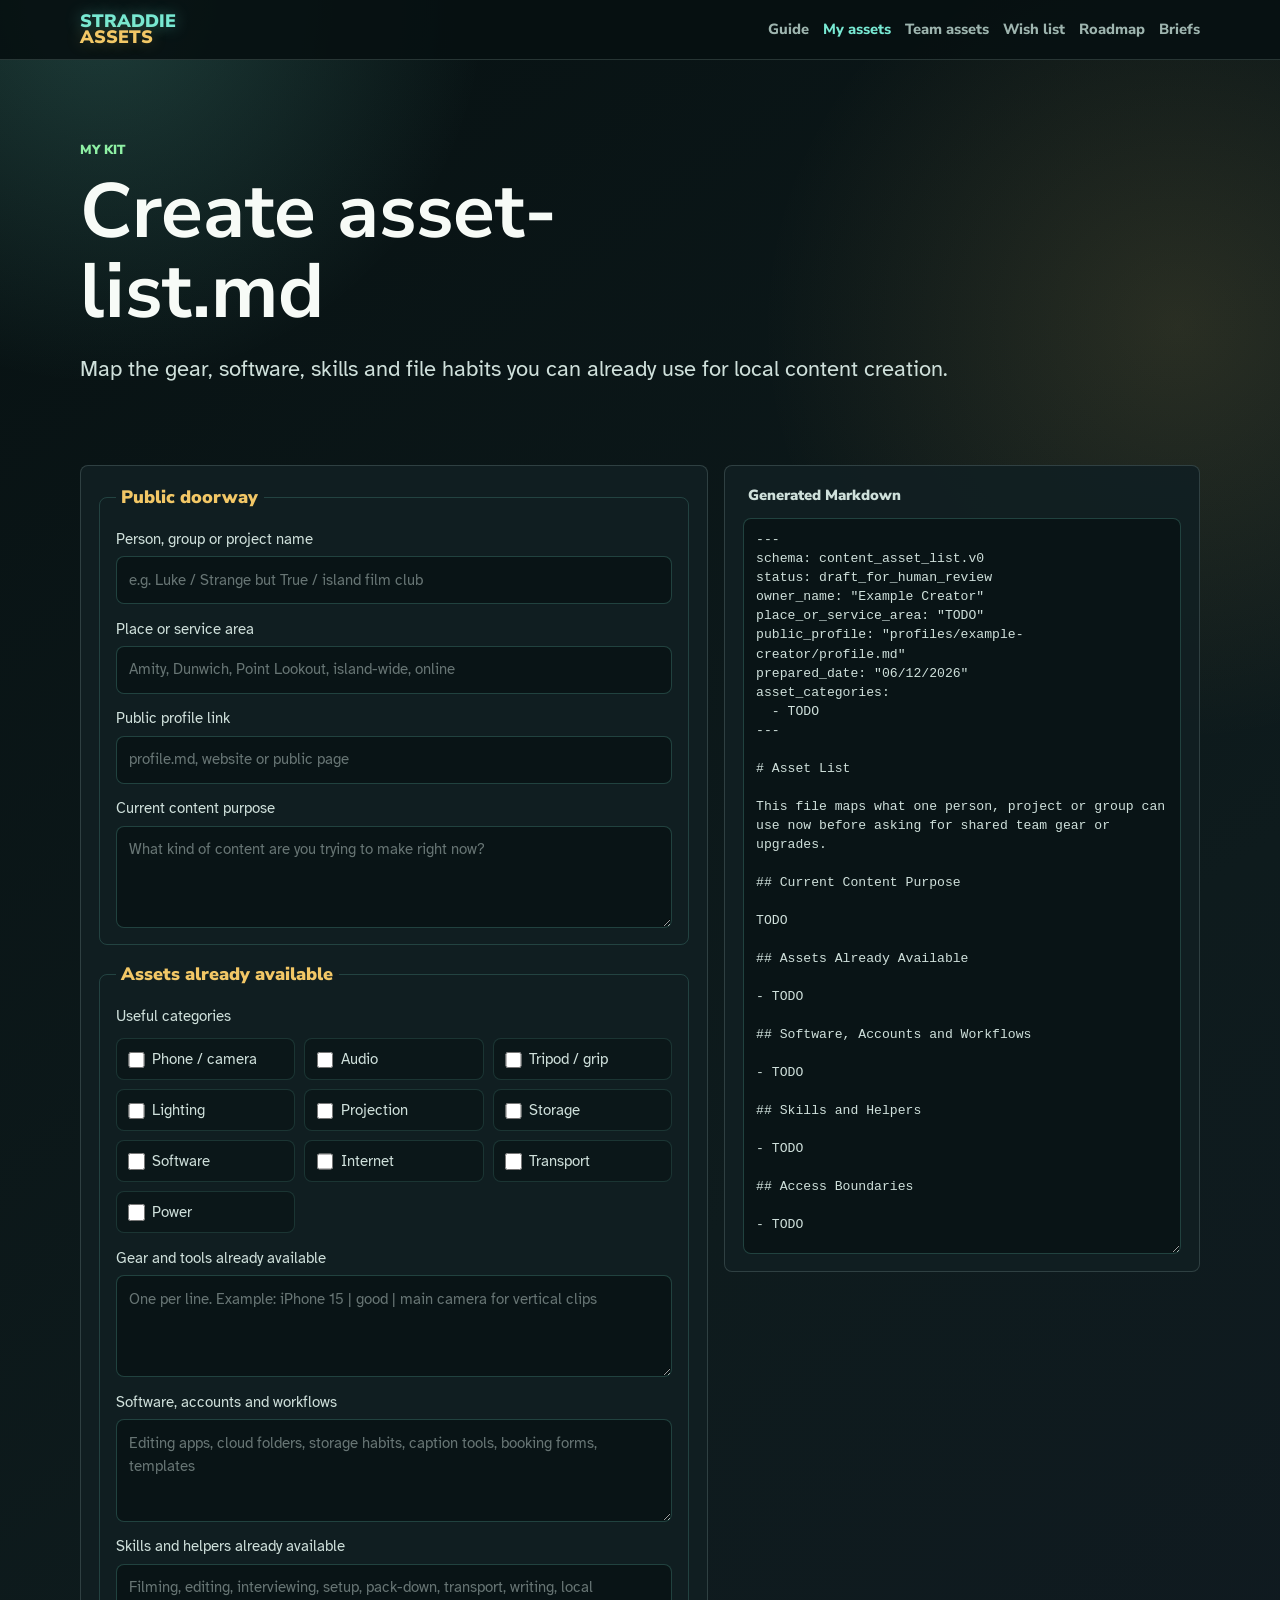
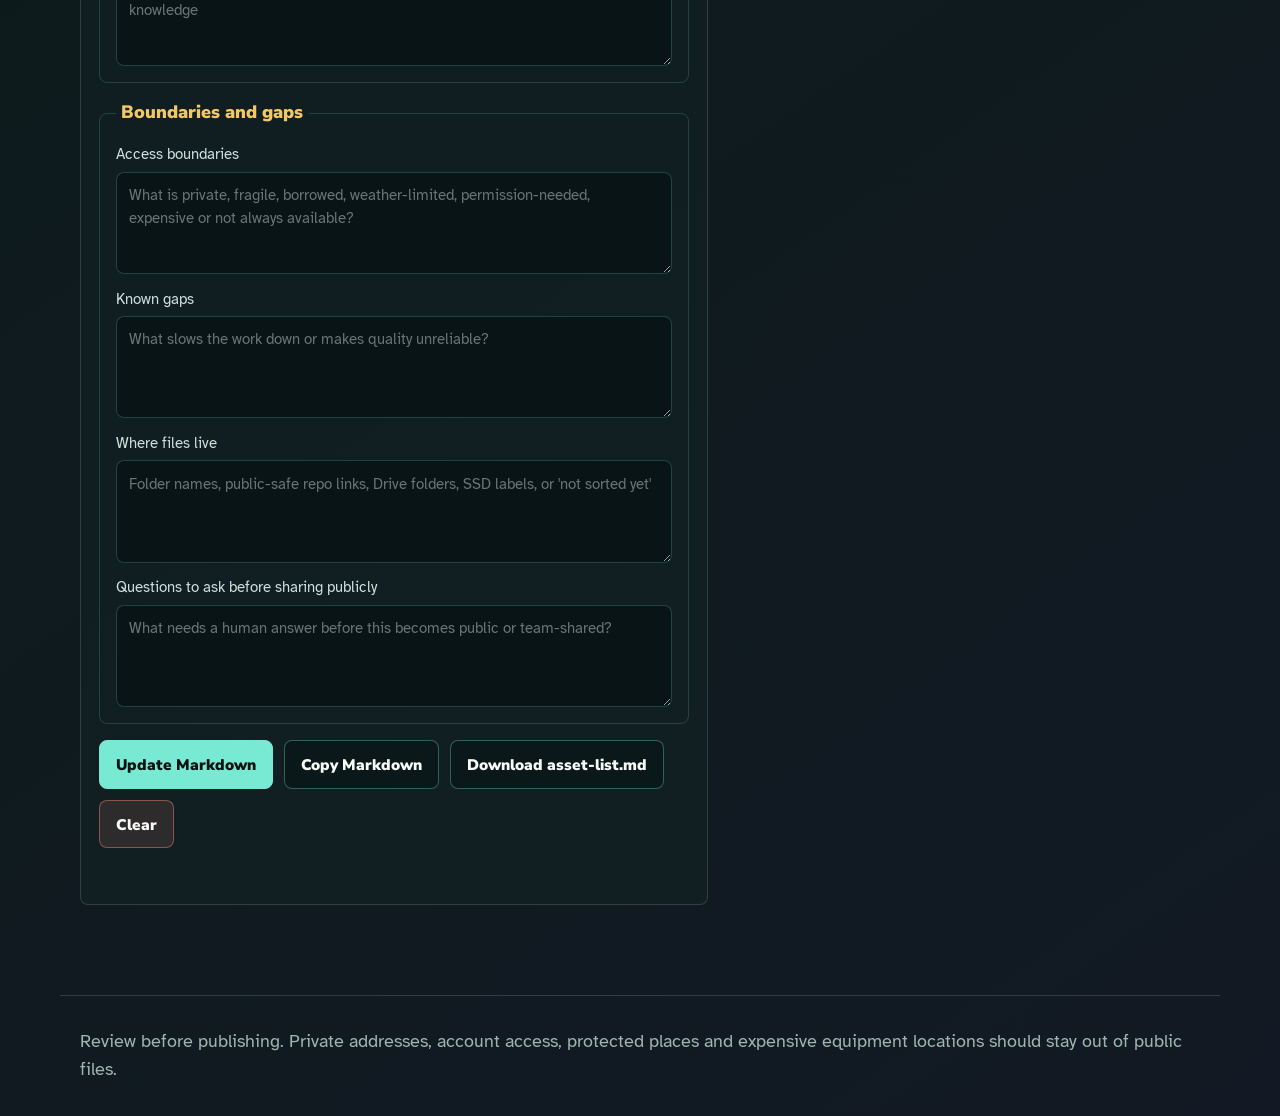
==== asset-list-builder.html @ ae2b7933 "Initial Straddie content assets kit" ====
<!doctype html>
<html lang="en-AU">
  <head>
    <meta charset="utf-8">
    <meta name="viewport" content="width=device-width, initial-scale=1">
    <meta name="description" content="Build and export an asset-list.md file for local content creation.">
    <title>Build asset-list.md | Straddie Content Assets Kit</title>
    <link rel="preconnect" href="https://fonts.googleapis.com">
    <link rel="preconnect" href="https://fonts.gstatic.com" crossorigin>
    <link href="https://fonts.googleapis.com/css2?family=Atkinson+Hyperlegible:wght@400;700&family=Nunito+Sans:wght@700;800;900&display=swap" rel="stylesheet">
    <link rel="stylesheet" href="styles.css">
  </head>
  <body>
    <a class="skip-link" href="#main">Skip to content</a>
    <header class="site-header">
      <nav class="nav" aria-label="Main navigation">
        <a class="brand-mark" href="index.html" aria-label="Straddie Content Assets Kit home"><span>Straddie</span><span>Assets</span></a>
        <button class="nav-toggle" type="button" aria-label="Open menu" aria-expanded="false"><span></span><span></span><span></span></button>
        <div class="nav-links">
          <a href="index.html">Guide</a>
          <a aria-current="page" href="asset-list-builder.html">My assets</a>
          <a href="shared-assets-builder.html">Team assets</a>
          <a href="wishlist-builder.html">Wish list</a>
          <a href="upgrade-roadmap-builder.html">Roadmap</a>
          <a href="source-briefs.html">Briefs</a>
        </div>
      </nav>
    </header>

    <main id="main">
      <section class="page-hero">
        <p class="eyebrow">My kit</p>
        <h1>Create asset-list.md</h1>
        <p class="hero-lede">Map the gear, software, skills and file habits you can already use for local content creation.</p>
      </section>

      <section class="section builder-layout">
        <form class="builder-form" data-builder-form data-builder-kind="asset">
          <fieldset>
            <legend>Public doorway</legend>
            <label>Person, group or project name <input name="owner_name" placeholder="e.g. Luke / Strange but True / island film club"></label>
            <label>Place or service area <input name="place" placeholder="Amity, Dunwich, Point Lookout, island-wide, online"></label>
            <label>Public profile link <input name="profile_link" placeholder="profile.md, website or public page"></label>
            <label>Current content purpose <textarea name="purpose" placeholder="What kind of content are you trying to make right now?"></textarea></label>
          </fieldset>

          <fieldset>
            <legend>Assets already available</legend>
            <div class="field-group">
              <p>Useful categories</p>
              <div class="option-grid compact" data-checkbox-group="asset_categories"></div>
            </div>
            <label>Gear and tools already available <textarea name="owned_items" placeholder="One per line. Example: iPhone 15 | good | main camera for vertical clips"></textarea></label>
            <label>Software, accounts and workflows <textarea name="software" placeholder="Editing apps, cloud folders, storage habits, caption tools, booking forms, templates"></textarea></label>
            <label>Skills and helpers already available <textarea name="skills" placeholder="Filming, editing, interviewing, setup, pack-down, transport, writing, local knowledge"></textarea></label>
          </fieldset>

          <fieldset>
            <legend>Boundaries and gaps</legend>
            <label>Access boundaries <textarea name="access_boundaries" placeholder="What is private, fragile, borrowed, weather-limited, permission-needed, expensive or not always available?"></textarea></label>
            <label>Known gaps <textarea name="gaps" placeholder="What slows the work down or makes quality unreliable?"></textarea></label>
            <label>Where files live <textarea name="file_locations" placeholder="Folder names, public-safe repo links, Drive folders, SSD labels, or 'not sorted yet'"></textarea></label>
            <label>Questions to ask before sharing publicly <textarea name="open_questions" placeholder="What needs a human answer before this becomes public or team-shared?"></textarea></label>
          </fieldset>

          <div class="builder-actions">
            <button class="button primary" type="submit">Update Markdown</button>
            <button class="button secondary" type="button" data-copy-markdown>Copy Markdown</button>
            <button class="button secondary" type="button" data-download-markdown>Download asset-list.md</button>
            <button class="button danger" type="button" data-clear-form>Clear</button>
          </div>
          <p class="status" data-status aria-live="polite"></p>
        </form>
        <aside class="output-panel">
          <label for="markdownOutput">Generated Markdown</label>
          <textarea id="markdownOutput" class="markdown-output" spellcheck="false" data-markdown-output></textarea>
        </aside>
      </section>
    </main>

    <footer class="site-footer">
      <p>Review before publishing. Private addresses, account access, protected places and expensive equipment locations should stay out of public files.</p>
    </footer>
    <script src="app.js"></script>
    <script src="builder.js"></script>
  </body>
</html>
---- styles.css ----
:root {
  --ink: #071112;
  --deep: #102022;
  --panel: rgba(17, 31, 34, 0.94);
  --panel-strong: #172b2e;
  --text: #f7fbf7;
  --soft: #cfe0db;
  --muted: #9eb5af;
  --line: rgba(213, 242, 234, 0.16);
  --aqua: #78e9d3;
  --green: #8ef0a4;
  --gold: #f2c766;
  --coral: #ff8b74;
  --violet: #a88cff;
  --heading: "Nunito Sans", "Avenir Next", Arial, sans-serif;
  --body: "Atkinson Hyperlegible", Arial, sans-serif;
  --max-width: 1160px;
}

* {
  box-sizing: border-box;
}

html {
  background: var(--ink);
  scroll-behavior: smooth;
}

body {
  background:
    radial-gradient(circle at 8% 0, rgba(120, 233, 211, 0.2), transparent 24rem),
    radial-gradient(circle at 92% 12%, rgba(242, 199, 102, 0.13), transparent 26rem),
    linear-gradient(145deg, #071112, #0e1b1d 48%, #121924);
  color: var(--text);
  font-family: var(--body);
  font-size: 18px;
  line-height: 1.55;
  margin: 0;
  min-height: 100vh;
  overflow-x: hidden;
}

body::before {
  background:
    linear-gradient(90deg, rgba(120, 233, 211, 0.055) 1px, transparent 1px),
    linear-gradient(0deg, rgba(242, 199, 102, 0.04) 1px, transparent 1px);
  background-size: 86px 86px;
  content: "";
  inset: 0;
  pointer-events: none;
  position: fixed;
  z-index: -1;
}

a {
  color: inherit;
}

.skip-link {
  background: var(--gold);
  color: var(--ink);
  left: 1rem;
  padding: 0.6rem 0.8rem;
  position: absolute;
  top: -4rem;
  z-index: 30;
}

.skip-link:focus {
  top: 1rem;
}

.site-header {
  background: rgba(7, 17, 18, 0.92);
  border-bottom: 1px solid var(--line);
  position: sticky;
  top: 0;
  z-index: 20;
}

.nav {
  align-items: center;
  display: flex;
  gap: 1rem;
  justify-content: space-between;
  margin: 0 auto;
  max-width: var(--max-width);
  padding: 0.8rem 1.25rem;
}

.brand-mark {
  display: grid;
  font-family: var(--heading);
  font-weight: 900;
  line-height: 0.92;
  text-decoration: none;
  text-transform: uppercase;
}

.brand-mark span:first-child {
  color: var(--aqua);
  text-shadow: 0 0 16px rgba(120, 233, 211, 0.42);
}

.brand-mark span:last-child {
  color: var(--gold);
  text-shadow: 0 0 16px rgba(242, 199, 102, 0.28);
}

.nav-links {
  align-items: center;
  display: flex;
  gap: 0.88rem;
}

.nav-links a {
  color: var(--muted);
  font-family: var(--heading);
  font-size: 0.92rem;
  font-weight: 800;
  text-decoration: none;
}

.nav-links a:hover,
.nav-links a:focus,
.nav-links a[aria-current="page"] {
  color: var(--aqua);
}

.nav-toggle {
  align-items: center;
  background: transparent;
  border: 1px solid rgba(120, 233, 211, 0.48);
  border-radius: 8px;
  display: none;
  flex-direction: column;
  gap: 0.23rem;
  height: 2.65rem;
  justify-content: center;
  width: 2.85rem;
}

.nav-toggle span {
  background: var(--aqua);
  display: block;
  height: 2px;
  width: 1.15rem;
}

.hero,
.page-hero,
.section,
.site-footer {
  margin: 0 auto;
  max-width: var(--max-width);
  padding-left: 1.25rem;
  padding-right: 1.25rem;
}

.hero {
  align-items: center;
  display: grid;
  gap: 2.5rem;
  grid-template-columns: minmax(0, 0.9fr) minmax(320px, 0.82fr);
  min-height: calc(100vh - 70px);
  padding-bottom: 4rem;
  padding-top: 4.5rem;
}

.page-hero {
  padding-bottom: 3rem;
  padding-top: 5rem;
}

.section {
  padding-bottom: clamp(3.25rem, 7vw, 5.7rem);
  padding-top: clamp(3.25rem, 7vw, 5.7rem);
}

.eyebrow {
  color: var(--green);
  font-family: var(--heading);
  font-size: 0.82rem;
  font-weight: 900;
  letter-spacing: 0;
  margin: 0 0 0.75rem;
  text-transform: uppercase;
}

h1,
h2,
h3 {
  font-family: var(--heading);
  letter-spacing: 0;
  line-height: 1.04;
  margin: 0;
  overflow-wrap: anywhere;
}

h1 {
  font-size: clamp(2.8rem, 6vw, 5.2rem);
  max-width: 12ch;
}

h2 {
  font-size: clamp(2rem, 4.7vw, 3.65rem);
  max-width: 13ch;
}

h3 {
  font-size: 1.26rem;
}

p {
  margin: 0;
  overflow-wrap: anywhere;
}

.hero-lede {
  color: var(--soft);
  font-size: clamp(1.08rem, 2vw, 1.35rem);
  margin-top: 1.25rem;
  max-width: 58rem;
}

.hero-actions {
  display: flex;
  flex-wrap: wrap;
  gap: 0.85rem;
  margin-top: 2rem;
}

.button {
  align-items: center;
  border-radius: 8px;
  cursor: pointer;
  display: inline-flex;
  font-family: var(--heading);
  font-size: 0.96rem;
  font-weight: 900;
  justify-content: center;
  min-height: 3rem;
  min-width: 10rem;
  padding: 0.8rem 1rem;
  text-decoration: none;
}

.button.primary {
  background: var(--aqua);
  border: 1px solid var(--aqua);
  color: var(--ink);
}

.button.secondary {
  background: rgba(7, 17, 18, 0.42);
  border: 1px solid rgba(120, 233, 211, 0.34);
  color: var(--text);
}

.button.danger {
  background: rgba(255, 139, 116, 0.12);
  border: 1px solid rgba(255, 139, 116, 0.45);
  color: var(--text);
}

.gear-board {
  background: linear-gradient(160deg, rgba(23, 43, 46, 0.96), rgba(9, 20, 22, 0.96));
  border: 1px solid rgba(120, 233, 211, 0.22);
  border-radius: 8px;
  box-shadow: 0 22px 70px rgba(0, 0, 0, 0.28);
  overflow: hidden;
}

.board-header {
  align-items: center;
  border-bottom: 1px solid var(--line);
  display: flex;
  gap: 0.45rem;
  padding: 0.85rem 1rem;
}

.board-header span {
  background: var(--muted);
  border-radius: 999px;
  height: 0.62rem;
  width: 0.62rem;
}

.board-header span:nth-child(1) {
  background: var(--coral);
}

.board-header span:nth-child(2) {
  background: var(--gold);
}

.board-header span:nth-child(3) {
  background: var(--green);
}

.board-grid {
  display: grid;
  gap: 0.75rem;
  grid-template-columns: repeat(2, minmax(0, 1fr));
  padding: 1rem;
}

.gear-tile {
  background: rgba(7, 17, 18, 0.66);
  border: 1px solid rgba(213, 242, 234, 0.13);
  border-radius: 8px;
  display: grid;
  gap: 0.35rem;
  min-height: 7rem;
  padding: 1rem;
}

.gear-tile.wide {
  grid-column: 1 / -1;
}

.gear-tile.accent {
  border-color: rgba(242, 199, 102, 0.42);
}

.gear-tile strong {
  color: var(--aqua);
  font-family: var(--heading);
  font-size: 1.2rem;
}

.gear-tile span {
  color: var(--muted);
}

.intro-band {
  background: rgba(120, 233, 211, 0.09);
  border-bottom: 1px solid var(--line);
  border-top: 1px solid var(--line);
  color: var(--soft);
  font-family: var(--heading);
  font-weight: 800;
  padding: 1rem 1.25rem;
  text-align: center;
}

.section-heading {
  max-width: 64rem;
}

.section-heading p:not(.eyebrow) {
  color: var(--muted);
  margin-top: 0.85rem;
}

.tool-grid,
.related-grid,
.brief-grid {
  display: grid;
  gap: 1rem;
  grid-template-columns: repeat(4, minmax(0, 1fr));
  margin-top: 2rem;
}

.related-grid,
.brief-grid {
  grid-template-columns: repeat(2, minmax(0, 1fr));
}

.tool-card,
.related-card,
.brief-card {
  background: var(--panel);
  border: 1px solid var(--line);
  border-radius: 8px;
  color: var(--text);
  display: grid;
  gap: 0.75rem;
  min-height: 13rem;
  padding: 1.1rem;
  text-decoration: none;
}

.tool-card:hover,
.tool-card:focus,
.related-card:hover,
.related-card:focus {
  border-color: rgba(120, 233, 211, 0.55);
}

.tool-card span,
.brief-card span {
  color: var(--gold);
  font-family: var(--heading);
  font-size: 0.82rem;
  font-weight: 900;
  overflow-wrap: anywhere;
  text-transform: uppercase;
}

.tool-card p,
.related-card p,
.brief-card p,
.page-copy {
  color: var(--muted);
}

.page-copy {
  margin-top: 1rem;
}

.split-section {
  align-items: start;
  display: grid;
  gap: 2rem;
  grid-template-columns: minmax(0, 1fr) minmax(18rem, 0.42fr);
}

.link-stack {
  display: grid;
  gap: 0.7rem;
}

.link-stack a {
  background: var(--panel);
  border: 1px solid var(--line);
  border-radius: 8px;
  color: var(--aqua);
  font-family: var(--heading);
  font-weight: 900;
  padding: 0.9rem 1rem;
  text-decoration: none;
}

.builder-layout {
  align-items: start;
  display: grid;
  gap: 1rem;
  grid-template-columns: minmax(0, 0.95fr) minmax(20rem, 0.72fr);
  padding-top: 2rem;
}

.builder-form,
.output-panel {
  background: var(--panel);
  border: 1px solid var(--line);
  border-radius: 8px;
  min-width: 0;
  padding: 1.1rem;
}

.builder-form {
  display: grid;
  gap: 1rem;
}

.builder-form fieldset {
  border: 1px solid rgba(120, 233, 211, 0.18);
  border-radius: 8px;
  display: grid;
  gap: 0.85rem;
  margin: 0;
  min-inline-size: 0;
  padding: 1rem;
}

.builder-form legend,
.output-panel > label {
  color: var(--gold);
  font-family: var(--heading);
  font-weight: 900;
  padding: 0 0.35rem;
}

.builder-form label,
.output-panel > label {
  color: var(--soft);
  display: grid;
  gap: 0.35rem;
  font-size: 0.92rem;
}

.builder-form input,
.builder-form textarea,
.builder-form select,
.markdown-output {
  background: rgba(7, 17, 18, 0.72);
  border: 1px solid rgba(120, 233, 211, 0.22);
  border-radius: 8px;
  color: var(--text);
  font: inherit;
  min-width: 0;
  padding: 0.72rem 0.78rem;
  width: 100%;
}

.builder-form textarea {
  min-height: 6.4rem;
  resize: vertical;
}

.builder-form input:focus,
.builder-form textarea:focus,
.builder-form select:focus,
.markdown-output:focus {
  border-color: rgba(120, 233, 211, 0.82);
  outline: none;
}

.builder-form ::placeholder {
  color: rgba(207, 224, 219, 0.48);
}

.field-group {
  display: grid;
  gap: 0.65rem;
}

.field-group > p {
  color: var(--soft);
  font-size: 0.92rem;
}

.option-grid {
  display: grid;
  gap: 0.55rem;
  grid-template-columns: repeat(2, minmax(0, 1fr));
}

.option-grid.compact {
  grid-template-columns: repeat(3, minmax(0, 1fr));
}

.option-grid label {
  align-items: start;
  background: rgba(7, 17, 18, 0.48);
  border: 1px solid rgba(120, 233, 211, 0.14);
  border-radius: 8px;
  color: var(--soft);
  display: grid;
  gap: 0.45rem;
  grid-template-columns: auto minmax(0, 1fr);
  line-height: 1.25;
  padding: 0.68rem 0.72rem;
}

.option-grid input {
  accent-color: var(--aqua);
  height: 1.05rem;
  margin: 0.1rem 0 0;
  padding: 0;
  width: 1.05rem;
}

.builder-actions {
  display: flex;
  flex-wrap: wrap;
  gap: 0.7rem;
}

.builder-actions .button {
  min-width: 0;
}

.status {
  color: var(--green);
  font-family: var(--heading);
  font-size: 0.9rem;
  font-weight: 900;
  min-height: 1.4rem;
}

.output-panel {
  display: grid;
  gap: 0.7rem;
  position: sticky;
  top: 6rem;
}

.markdown-output {
  color: var(--soft);
  font-family: Consolas, "Courier New", monospace;
  font-size: 0.82rem;
  line-height: 1.45;
  min-height: 46rem;
  resize: vertical;
  white-space: pre-wrap;
}

.site-footer {
  border-top: 1px solid var(--line);
  color: var(--muted);
  padding-bottom: 2rem;
  padding-top: 2rem;
}

@media (max-width: 980px) {
  body {
    font-size: 16px;
  }

  .nav-toggle {
    display: inline-flex;
  }

  .nav-links {
    background: var(--ink);
    border: 1px solid var(--line);
    border-radius: 8px;
    display: none;
    padding: 0.75rem;
    position: absolute;
    right: 1rem;
    top: 4.2rem;
    width: min(18rem, calc(100vw - 2rem));
  }

  .nav-links.is-open {
    display: grid;
  }

  .hero,
  .split-section,
  .builder-layout {
    grid-template-columns: 1fr;
  }

  .hero {
    min-height: auto;
  }

  .output-panel {
    position: static;
  }

  .tool-grid,
  .related-grid,
  .brief-grid {
    grid-template-columns: repeat(2, minmax(0, 1fr));
  }
}

@media (max-width: 620px) {
  .hero,
  .page-hero,
  .section,
  .site-footer {
    max-width: 100vw;
    padding-left: 1rem;
    padding-right: 1rem;
    width: 100%;
  }

  .hero {
    padding-bottom: 3.5rem;
    padding-top: 3.75rem;
  }

  .page-hero {
    padding-bottom: 2.25rem;
    padding-top: 3.25rem;
  }

  h1 {
    font-size: clamp(2.3rem, 10vw, 2.9rem);
  }

  h2 {
    font-size: clamp(1.85rem, 8vw, 2.45rem);
  }

  .tool-grid,
  .related-grid,
  .brief-grid,
  .option-grid,
  .option-grid.compact,
  .board-grid {
    grid-template-columns: 1fr;
  }

  .button,
  .builder-actions .button {
    width: 100%;
  }

  .builder-form,
  .output-panel {
    padding: 0.85rem;
  }

  .builder-form fieldset {
    padding: 0.85rem;
  }
}
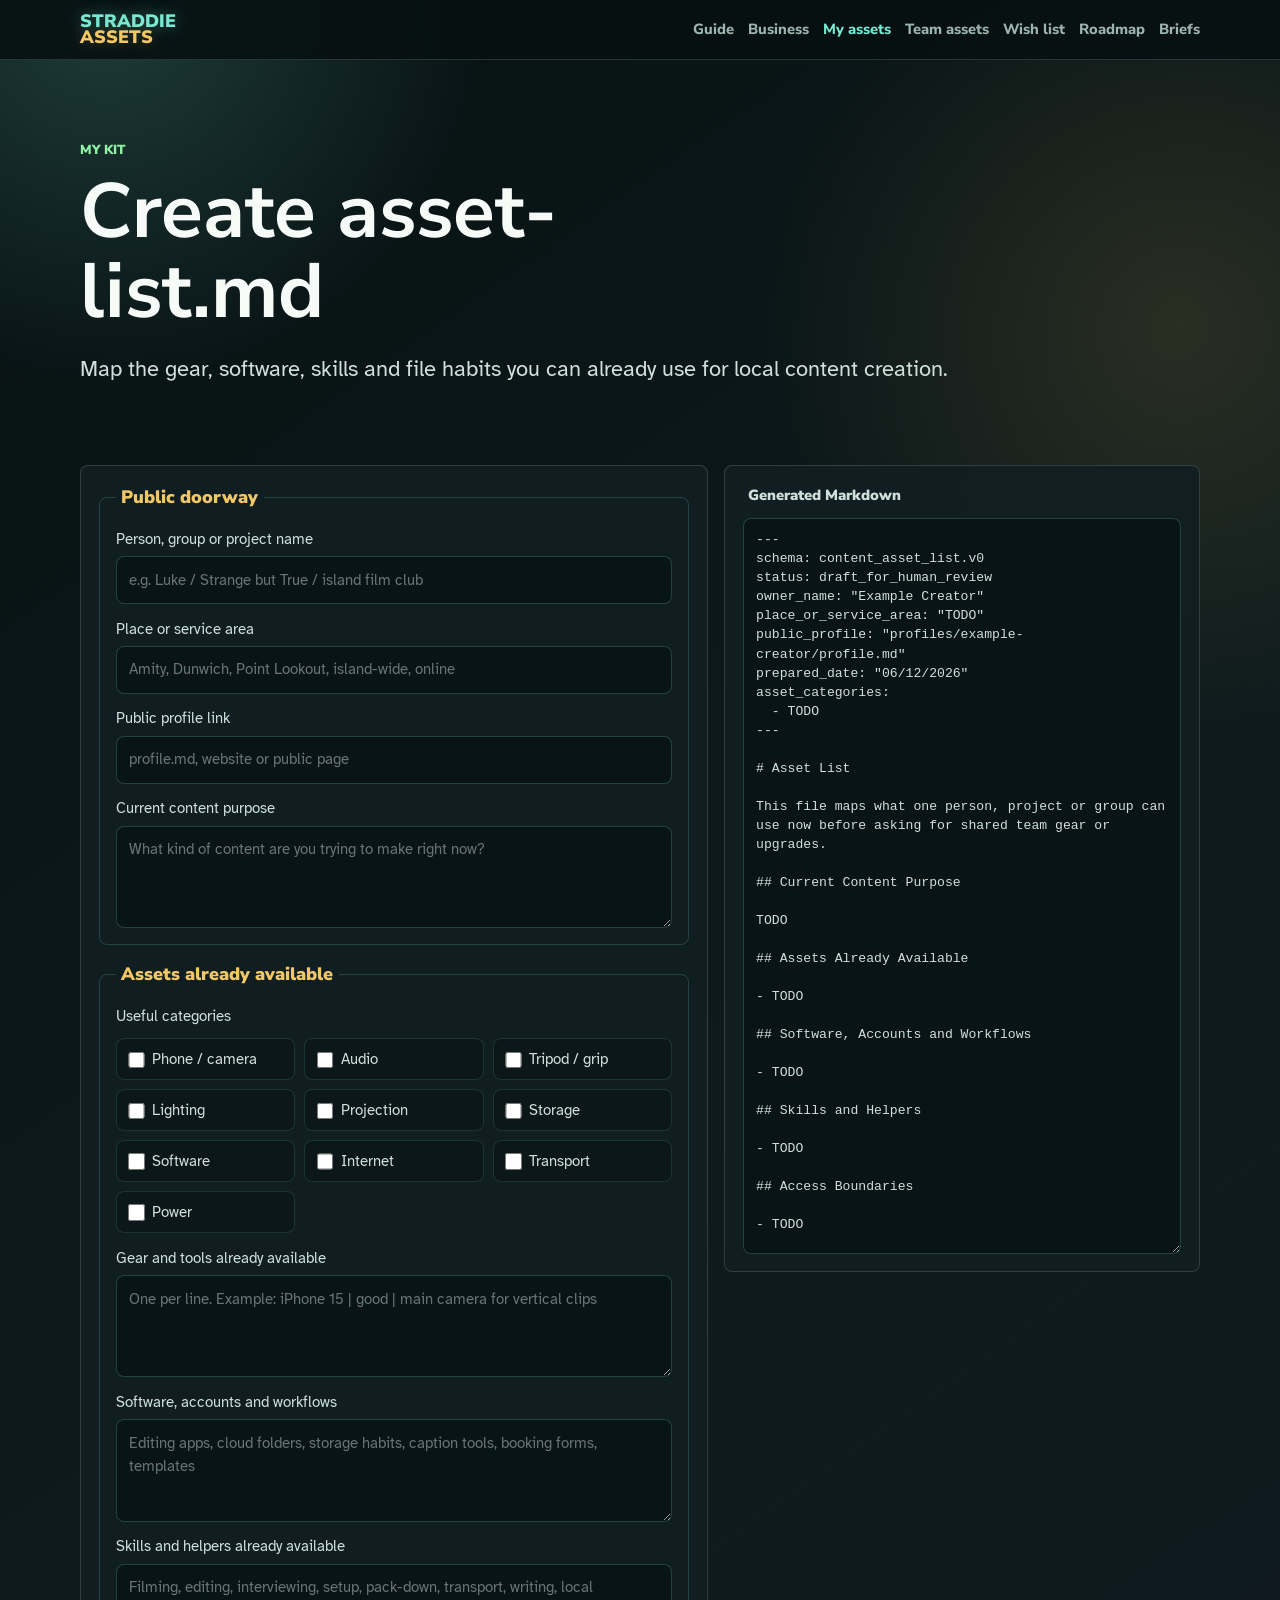
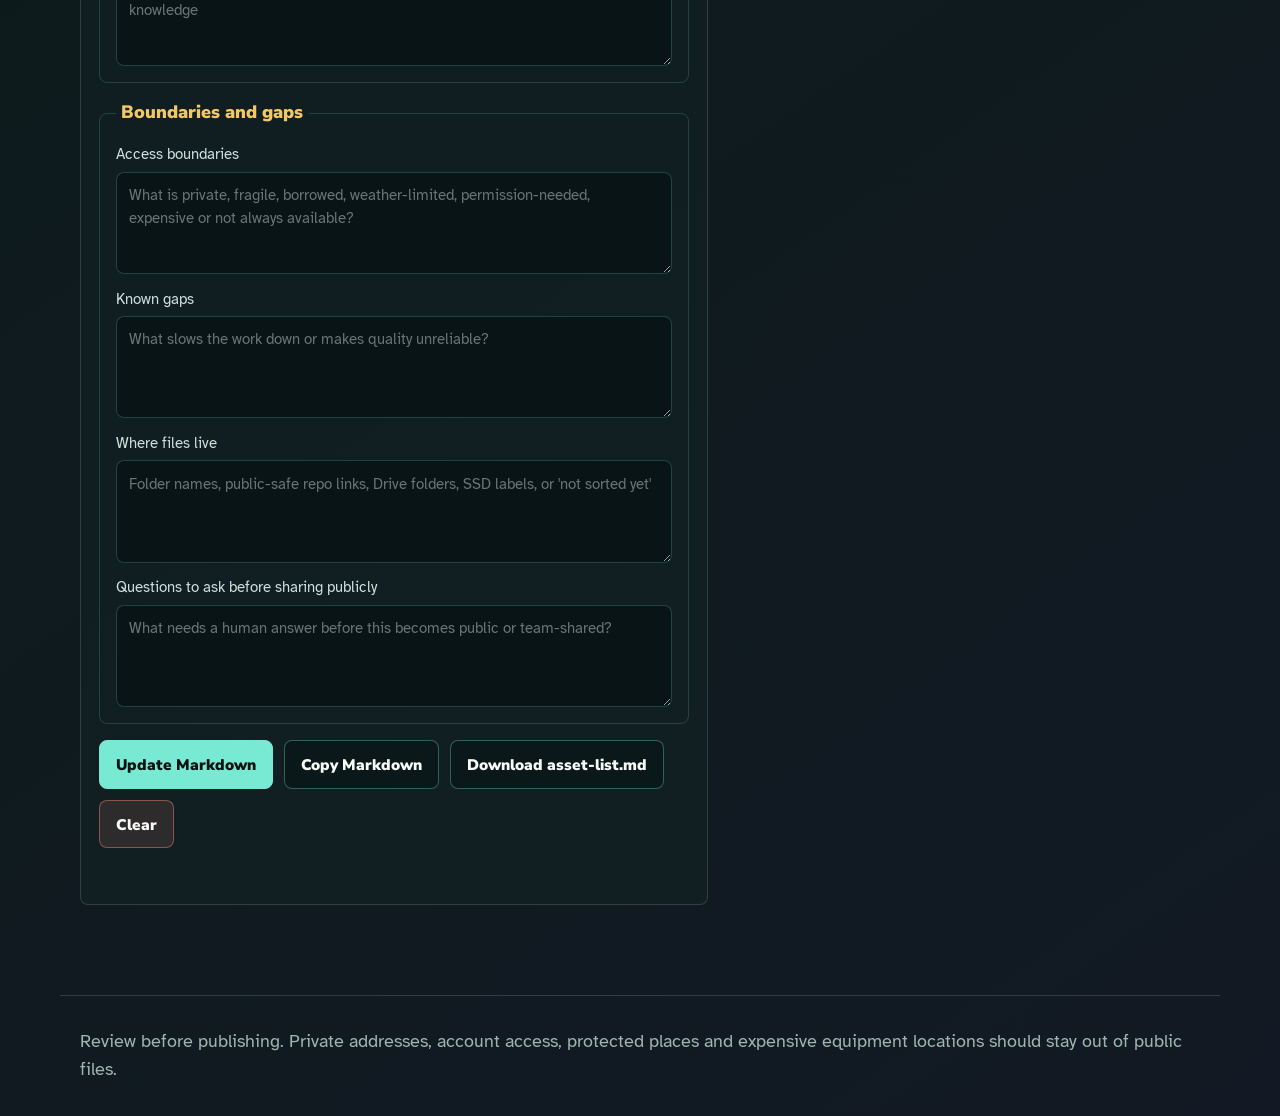
==== commit 4cfe9ebd: "Add standalone business profile builder" ====
--- a/asset-list-builder.html
+++ b/asset-list-builder.html
@@ -18,6 +18,7 @@
         <button class="nav-toggle" type="button" aria-label="Open menu" aria-expanded="false"><span></span><span></span><span></span></button>
         <div class="nav-links">
           <a href="index.html">Guide</a>
+          <a href="business-profile-builder.html">Business</a>
           <a aria-current="page" href="asset-list-builder.html">My assets</a>
           <a href="shared-assets-builder.html">Team assets</a>
           <a href="wishlist-builder.html">Wish list</a>
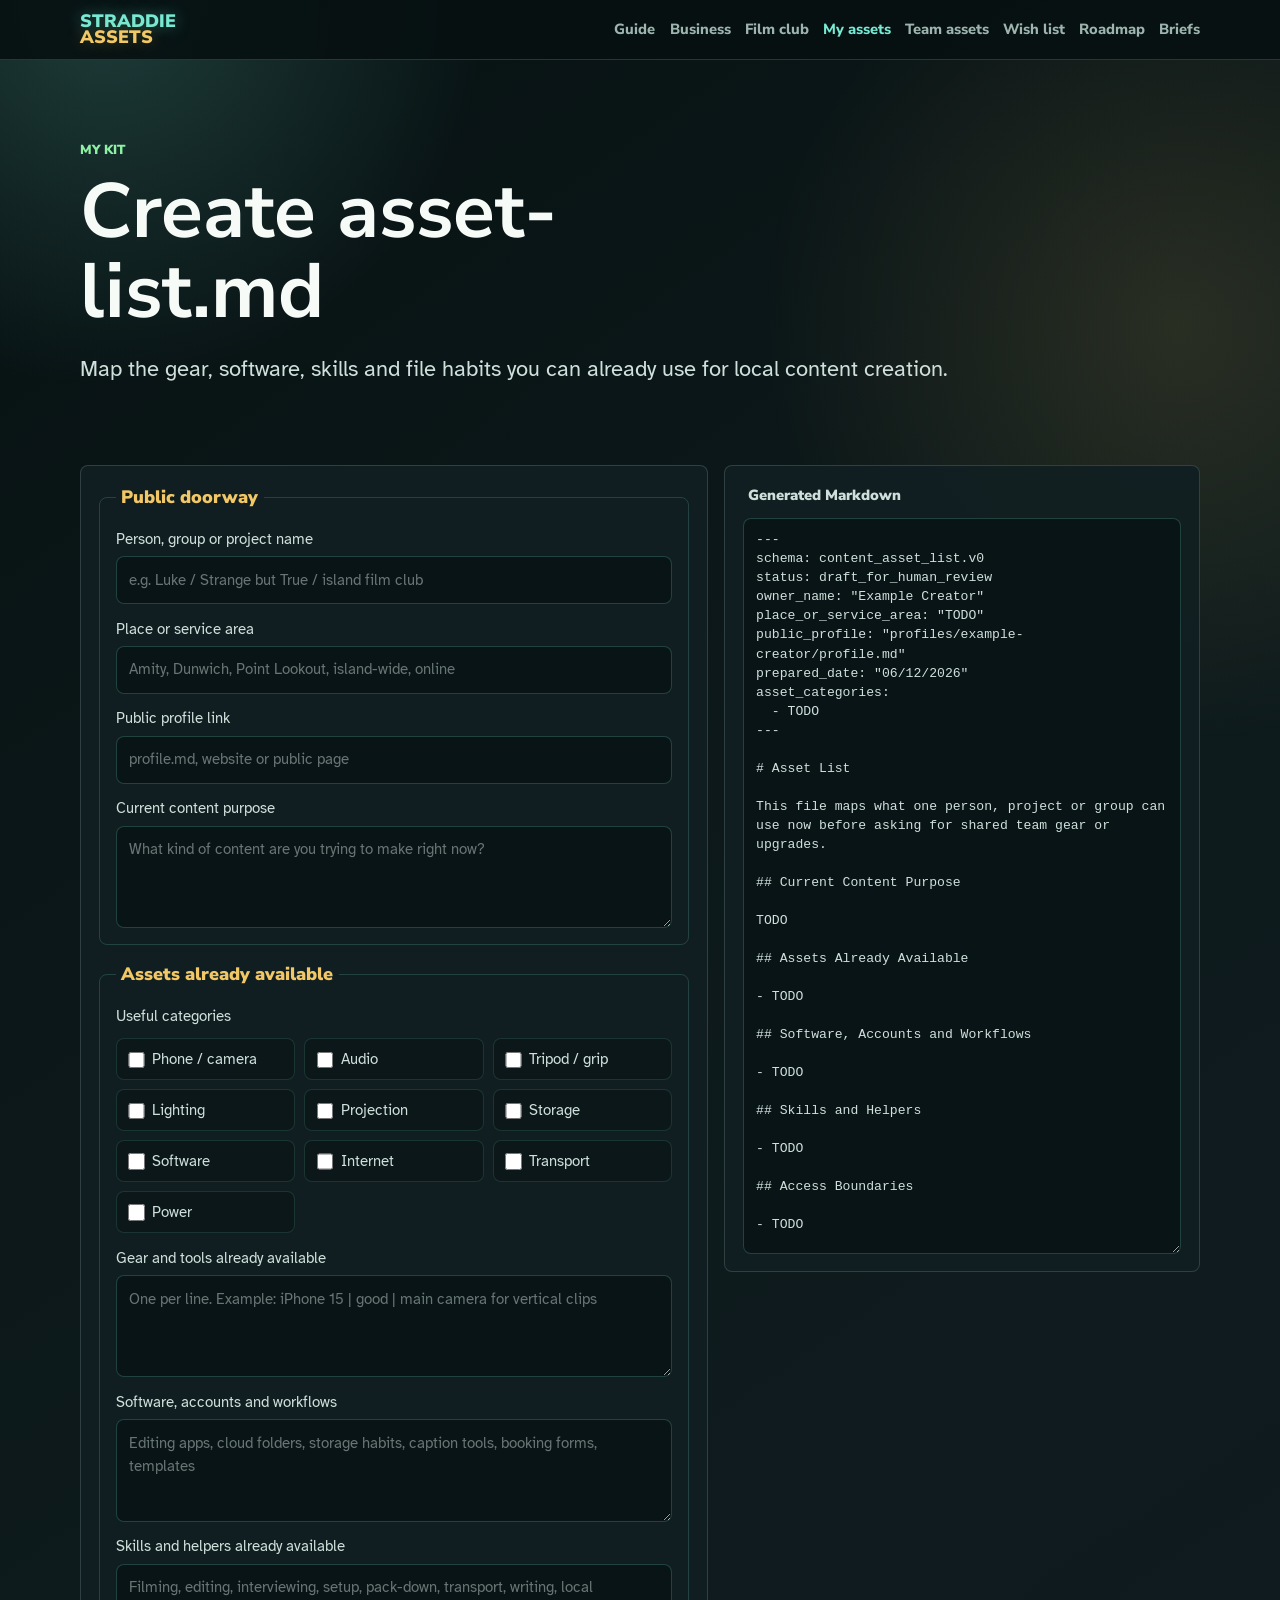
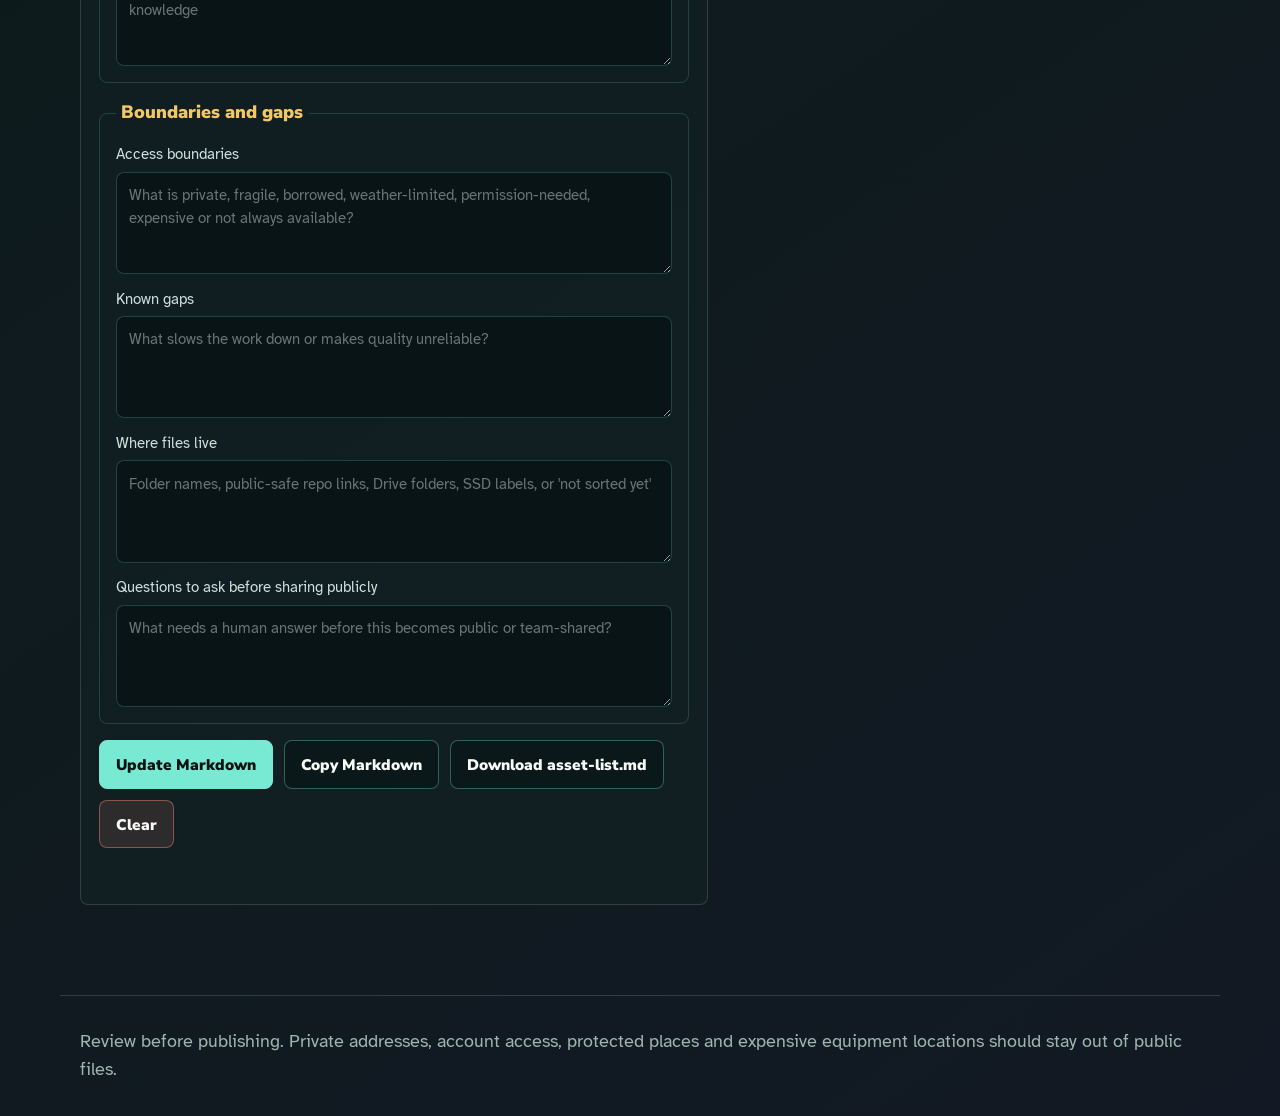
==== commit 1c660deb: "Add film club planning builder" ====
--- a/asset-list-builder.html
+++ b/asset-list-builder.html
@@ -19,6 +19,7 @@
         <div class="nav-links">
           <a href="index.html">Guide</a>
           <a href="business-profile-builder.html">Business</a>
+          <a href="film-club-builder.html">Film club</a>
           <a aria-current="page" href="asset-list-builder.html">My assets</a>
           <a href="shared-assets-builder.html">Team assets</a>
           <a href="wishlist-builder.html">Wish list</a>
